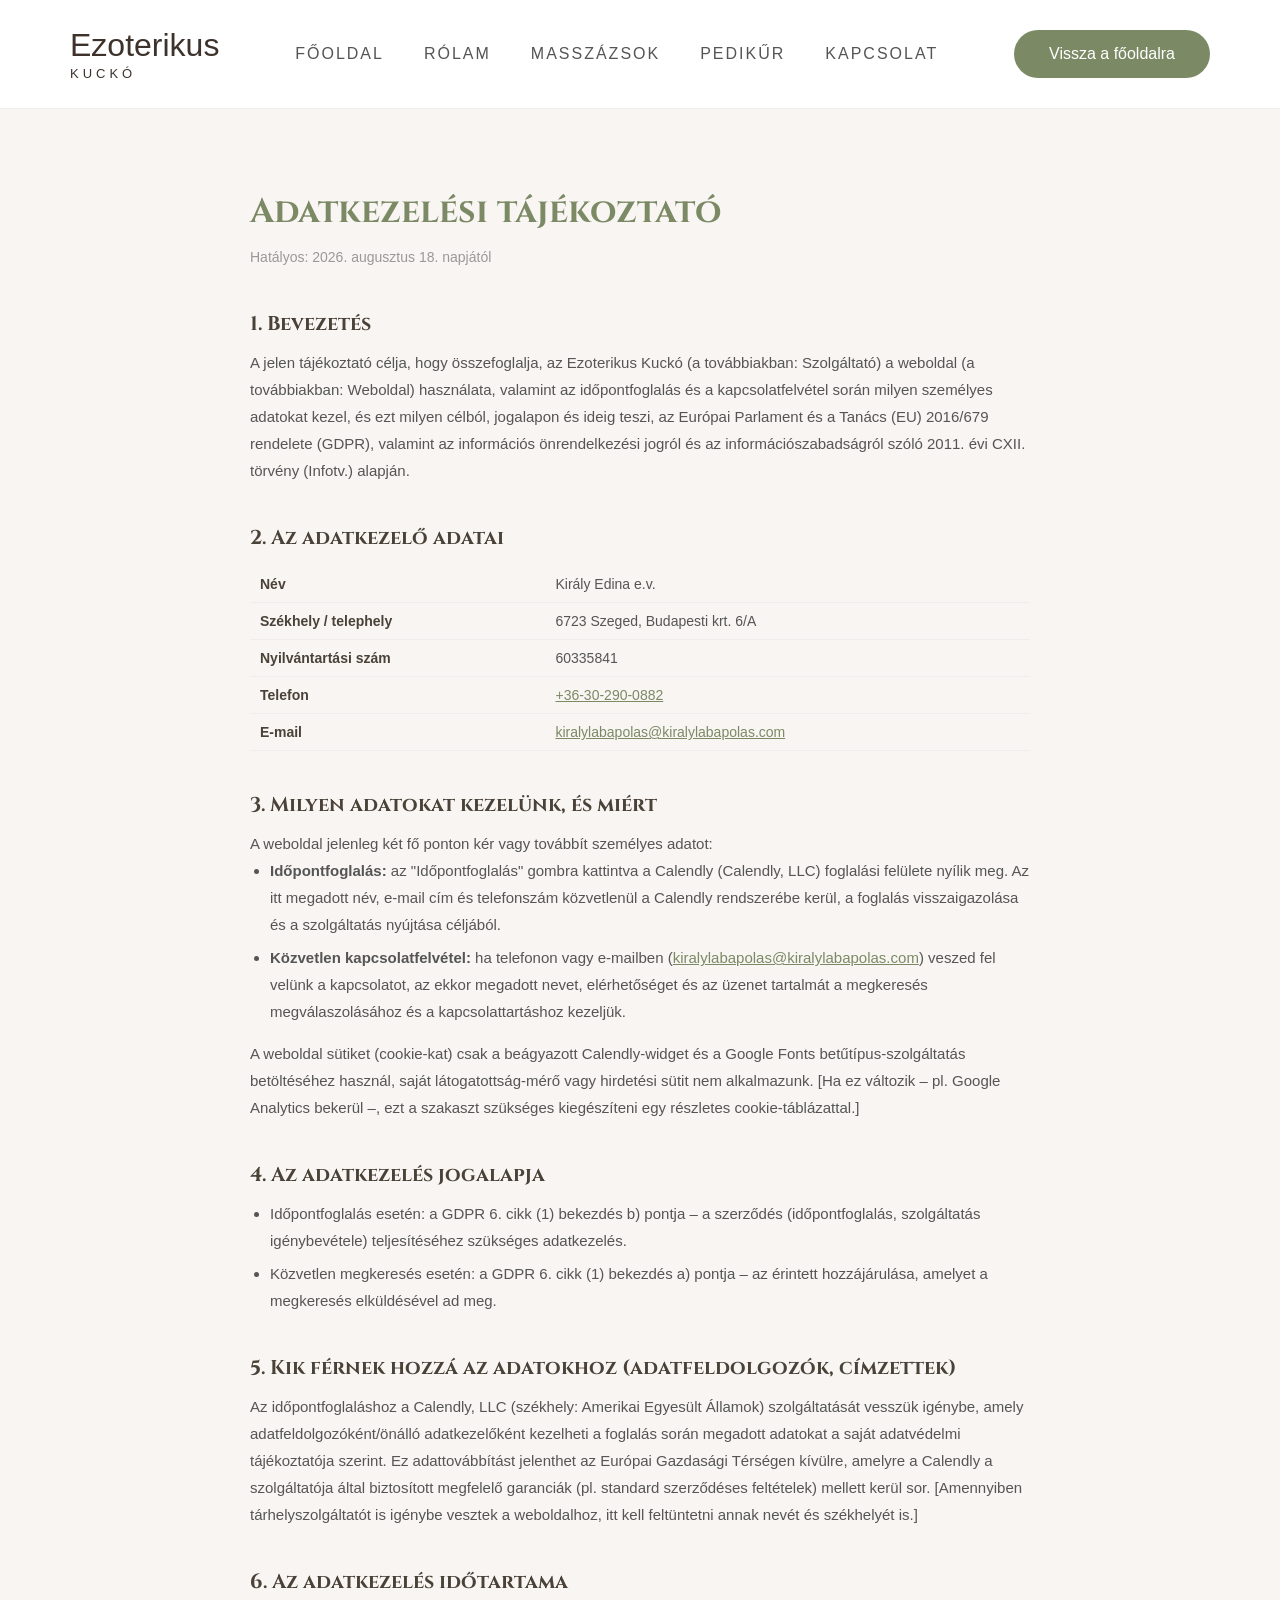
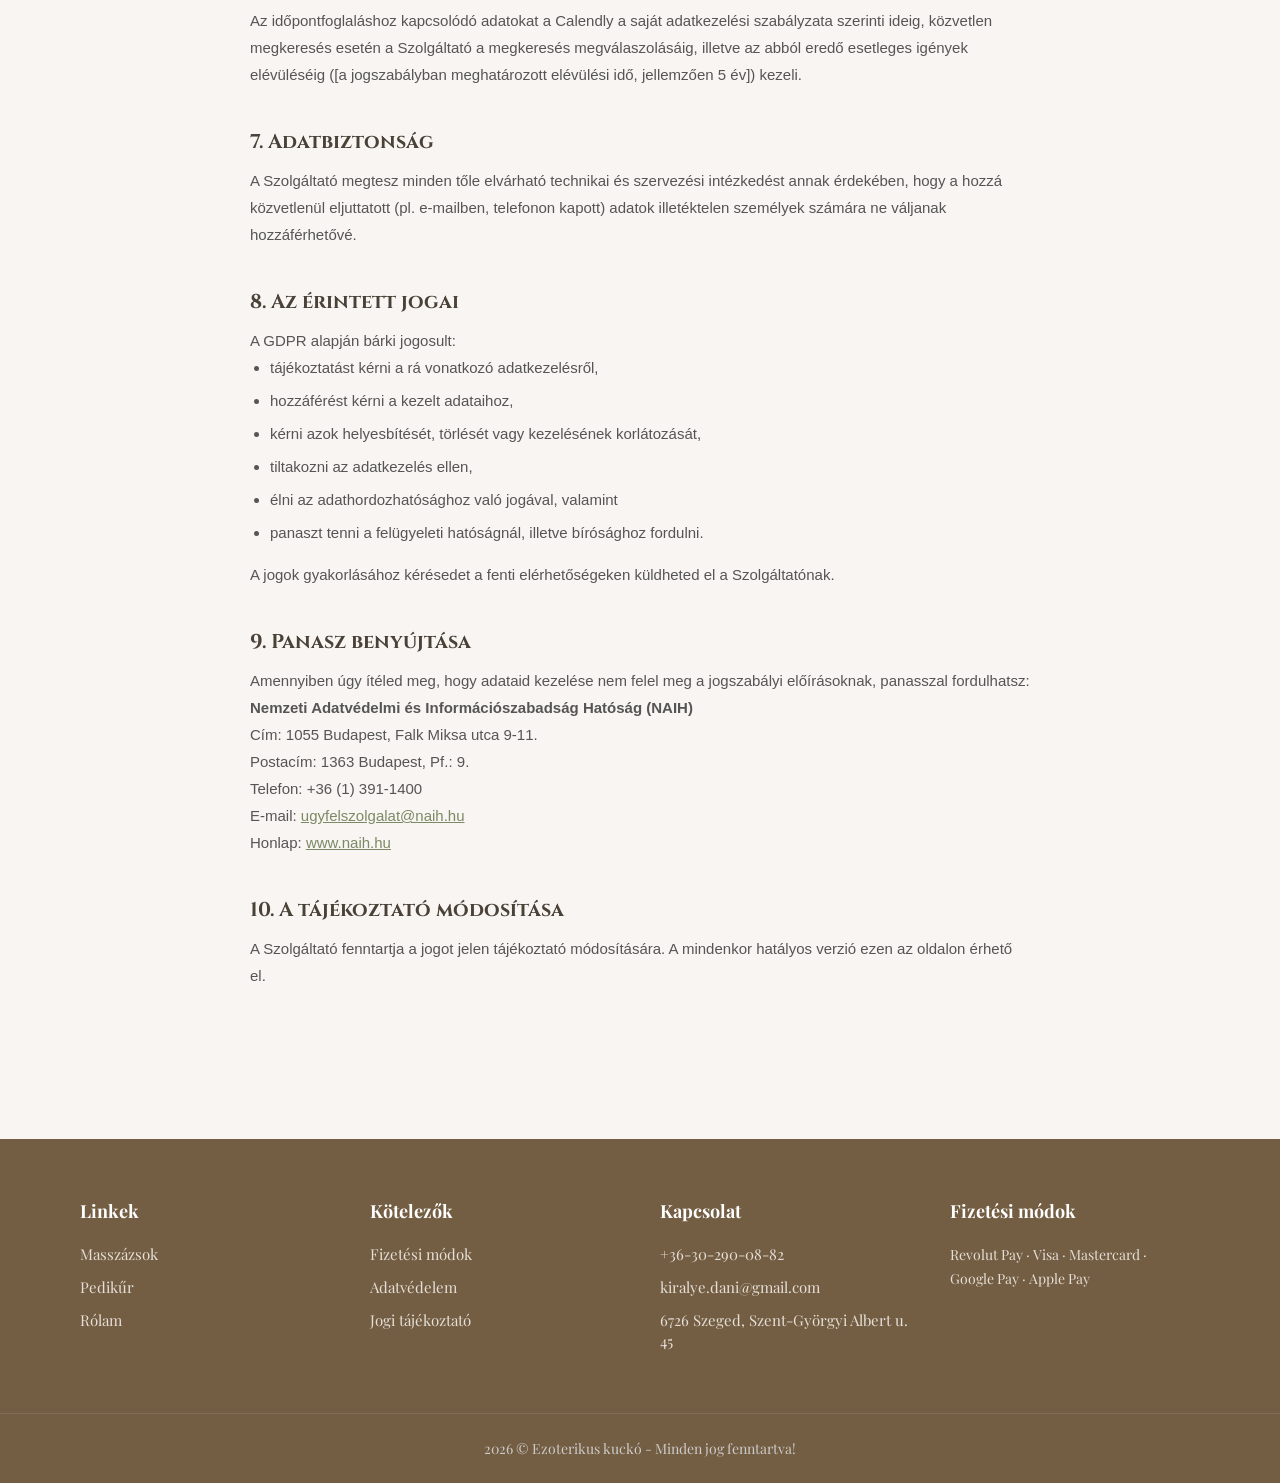
==== adatvedelem.html @ a92cfbbc "Add files via upload" ====
<!DOCTYPE html>
<html lang="hu">
<head>
    <meta charset="UTF-8">
    <meta name="viewport" content="width=device-width, initial-scale=1.0">

    <title>Adatvédelem | Ezoterikus kuckó</title>
    <link rel="icon" type="image/png" href="images/clean_logo.png?v=1">

    <link rel="stylesheet" href="massage.css">
    <script src="massage.js" defer></script>

    <link rel="preconnect" href="https://fonts.googleapis.com">
    <link rel="preconnect" href="https://fonts.gstatic.com" crossorigin>
    <link href="https://fonts.googleapis.com/css2?family=Cinzel:wght@400;500;600&family=Playfair+Display:wght@400;500;600;700&display=swap" rel="stylesheet">

</head>
<body>

    <!-- NAVBAR -->

    <header>
        <div class="container navbar" id="navbar">

            <a href="index.html" style="text-decoration:none;color:inherit;">
                <div class="logo">
                    <h1>Ezoterikus</h1>
                    <span>KUCKÓ</span>
                </div>
            </a>

            <nav id="mainNav">
                <ul>
                    <li><a href="index.html#navbar">Főoldal</a></li>
                    <li><a href="index.html#about">Rólam</a></li>
                    <li><a href="index.html#services">Masszázsok</a></li>
                    <li><a href="index.html#pedicure">Pedikűr</a></li>
                    <li><a href="index.html#contact">Kapcsolat</a></li>
                </ul>
            </nav>

            <a href="index.html" class="btn">Vissza a főoldalra</a>

            <button class="nav-toggle" id="navToggle" aria-label="Menü megnyitása" aria-expanded="false" aria-controls="mainNav">
                <span></span><span></span><span></span>
            </button>

        </div>
    </header>

    <!-- ADATVÉDELEM -->

    <main class="legal-page">

        <h1>Adatkezelési tájékoztató</h1>
        <p class="legal-updated">Hatályos: 2026. augusztus 18. napjától</p>

        <h2>1. Bevezetés</h2>
        <p>
            A jelen tájékoztató célja, hogy összefoglalja, az Ezoterikus Kuckó (a továbbiakban: Szolgáltató)
            a weboldal (a továbbiakban: Weboldal) használata, valamint az időpontfoglalás és a kapcsolatfelvétel
            során milyen személyes adatokat kezel, és ezt milyen célból, jogalapon és ideig teszi, az Európai
            Parlament és a Tanács (EU) 2016/679 rendelete (GDPR), valamint az információs önrendelkezési jogról
            és az információszabadságról szóló 2011. évi CXII. törvény (Infotv.) alapján.
        </p>

        <h2>2. Az adatkezelő adatai</h2>
        <table>
            <tr><th>Név</th><td>Király Edina e.v.</td></tr>
            <tr><th>Székhely / telephely</th><td>6723 Szeged, Budapesti krt. 6/A</td></tr>
            <tr><th>Nyilvántartási szám</th><td>60335841</td></tr>
            <tr><th>Telefon</th><td><a href="tel:+36302900882">+36-30-290-0882</a></td></tr>
            <tr><th>E-mail</th><td><a href="mailto:kiralye.dani@gmail.com">kiralylabapolas@kiralylabapolas.com</a></td></tr>
        </table>

        <h2>3. Milyen adatokat kezelünk, és miért</h2>
        <p>A weboldal jelenleg két fő ponton kér vagy továbbít személyes adatot:</p>
        <ul>
            <li><strong>Időpontfoglalás:</strong> az "Időpontfoglalás" gombra kattintva a Calendly (Calendly, LLC) foglalási felülete nyílik meg. Az itt megadott név, e-mail cím és telefonszám közvetlenül a Calendly rendszerébe kerül, a foglalás visszaigazolása és a szolgáltatás nyújtása céljából.</li>
            <li><strong>Közvetlen kapcsolatfelvétel:</strong> ha telefonon vagy e-mailben (<a href="mailto:kiralye.dani@gmail.com">kiralylabapolas@kiralylabapolas.com</a>) veszed fel velünk a kapcsolatot, az ekkor megadott nevet, elérhetőséget és az üzenet tartalmát a megkeresés megválaszolásához és a kapcsolattartáshoz kezeljük.</li>
        </ul>
        <p>A weboldal sütiket (cookie-kat) csak a beágyazott Calendly-widget és a Google Fonts betűtípus-szolgáltatás betöltéséhez használ, saját látogatottság-mérő vagy hirdetési sütit nem alkalmazunk. [Ha ez változik – pl. Google Analytics bekerül –, ezt a szakaszt szükséges kiegészíteni egy részletes cookie-táblázattal.]</p>

        <h2>4. Az adatkezelés jogalapja</h2>
        <ul>
            <li>Időpontfoglalás esetén: a GDPR 6. cikk (1) bekezdés b) pontja – a szerződés (időpontfoglalás, szolgáltatás igénybevétele) teljesítéséhez szükséges adatkezelés.</li>
            <li>Közvetlen megkeresés esetén: a GDPR 6. cikk (1) bekezdés a) pontja – az érintett hozzájárulása, amelyet a megkeresés elküldésével ad meg.</li>
        </ul>

        <h2>5. Kik férnek hozzá az adatokhoz (adatfeldolgozók, címzettek)</h2>
        <p>
            Az időpontfoglaláshoz a Calendly, LLC (székhely: Amerikai Egyesült Államok) szolgáltatását vesszük
            igénybe, amely adatfeldolgozóként/önálló adatkezelőként kezelheti a foglalás során megadott adatokat
            a saját adatvédelmi tájékoztatója szerint. Ez adattovábbítást jelenthet az Európai Gazdasági Térségen
            kívülre, amelyre a Calendly a szolgáltatója által biztosított megfelelő garanciák (pl. standard
            szerződéses feltételek) mellett kerül sor. [Amennyiben tárhelyszolgáltatót is igénybe vesztek a
            weboldalhoz, itt kell feltüntetni annak nevét és székhelyét is.]
        </p>

        <h2>6. Az adatkezelés időtartama</h2>
        <p>
            Az időpontfoglaláshoz kapcsolódó adatokat a Calendly a saját adatkezelési szabályzata szerinti ideig,
            közvetlen megkeresés esetén a Szolgáltató a megkeresés megválaszolásáig, illetve az abból eredő
            esetleges igények elévüléséig ([a jogszabályban meghatározott elévülési idő, jellemzően 5 év]) kezeli.
        </p>

        <h2>7. Adatbiztonság</h2>
        <p>
            A Szolgáltató megtesz minden tőle elvárható technikai és szervezési intézkedést annak érdekében, hogy
            a hozzá közvetlenül eljuttatott (pl. e-mailben, telefonon kapott) adatok illetéktelen személyek
            számára ne váljanak hozzáférhetővé.
        </p>

        <h2>8. Az érintett jogai</h2>
        <p>A GDPR alapján bárki jogosult:</p>
        <ul>
            <li>tájékoztatást kérni a rá vonatkozó adatkezelésről,</li>
            <li>hozzáférést kérni a kezelt adataihoz,</li>
            <li>kérni azok helyesbítését, törlését vagy kezelésének korlátozását,</li>
            <li>tiltakozni az adatkezelés ellen,</li>
            <li>élni az adathordozhatósághoz való jogával, valamint</li>
            <li>panaszt tenni a felügyeleti hatóságnál, illetve bírósághoz fordulni.</li>
        </ul>
        <p>A jogok gyakorlásához kérésedet a fenti elérhetőségeken küldheted el a Szolgáltatónak.</p>

        <h2>9. Panasz benyújtása</h2>
        <p>Amennyiben úgy ítéled meg, hogy adataid kezelése nem felel meg a jogszabályi előírásoknak, panasszal fordulhatsz:</p>
        <p>
            <strong>Nemzeti Adatvédelmi és Információszabadság Hatóság (NAIH)</strong><br>
            Cím: 1055 Budapest, Falk Miksa utca 9-11.<br>
            Postacím: 1363 Budapest, Pf.: 9.<br>
            Telefon: +36 (1) 391-1400<br>
            E-mail: <a href="mailto:ugyfelszolgalat@naih.hu">ugyfelszolgalat@naih.hu</a><br>
            Honlap: <a href="https://www.naih.hu/" target="_blank" rel="noopener">www.naih.hu</a>
        </p>

        <h2>10. A tájékoztató módosítása</h2>
        <p>
            A Szolgáltató fenntartja a jogot jelen tájékoztató módosítására. A mindenkor hatályos verzió ezen az
            oldalon érhető el.
        </p>

    </main>

    <!-- Contact -->

    <footer class="site-footer" id="contact">
    <div class="footer-container">
        <div class="footer-column">
            <h4>Linkek</h4>
            <ul>
                <li><a href="index.html#services">Masszázsok</a></li>
                <li><a href="index.html#pedicure">Pedikűr</a></li>
                <li><a href="index.html#about">Rólam</a></li>
            </ul>
        </div>

        <div class="footer-column">
            <h4>Kötelezők</h4>
            <ul>
                <li><a href="fizetesi-modok.html">Fizetési módok</a></li>
                <li><a href="adatvedelem.html">Adatvédelem</a></li>
                <li><a href="jogi-tajekoztato.html">Jogi tájékoztató</a></li>
            </ul>
        </div>

        <div class="footer-column">
            <h4>Kapcsolat</h4>
            <ul>
                <li><a href="tel:+36302900882">+36-30-290-08-82</a></li>
                <li><a href="mailto:kiralye.dani@gmail.com">kiralye.dani@gmail.com</a></li>
                <li><a href="https://maps.app.goo.gl/UxYSqCgDBpFyrCHb8" target="_blank">6726 Szeged, Szent-Györgyi Albert u. 45</a></li>
            </ul>
        </div>

        <div class="footer-column">
            <h4>Fizetési módok</h4>
            <div class="payment-box">
                <p class="payment-text">Revolut&nbsp;Pay · Visa · Mastercard · Google&nbsp;Pay · Apple&nbsp;Pay</p>
            </div>
        </div>
    </div>

    <div class="footer-bottom">
        <p>2026 © Ezoterikus kuckó - Minden jog fenntartva!</p>
    </div>
</footer>

</body>
</html>
---- massage.css ----
*{
    margin:0;
    padding:0;
    box-sizing:border-box;
}

html {
    scroll-behavior: smooth;
}

body{
    font-family:'Segoe UI',sans-serif;
    background:#f8f5f2;
    color:#3d332c;
}

/* NAVBAR */

header{
    background:white;
    padding:25px 70px;
    border-bottom:1px solid #eee;
}

.navbar{
    display:flex;
    justify-content:space-between;
    align-items:center;
}

.logo h1{
    font-size:32px;
    font-weight:300;
}

.logo span{
    letter-spacing:4px;
    font-size:13px;
}

nav ul{
    list-style:none;
    display:flex;
    justify-content:center;
    gap:40px;
    padding: 20px 0;
}

nav a{
    text-decoration:none;
    color: #555;
    font-size: 16px;
    letter-spacing: 2px;
    text-transform: uppercase;
    transition: color 0.3s;
}

nav a:hover{
    color:#7b8a65;
}

.btn{
    background:#7b8a65;
    color:white;
    text-decoration:none;
    padding:15px 35px;
    border-radius:50px;
    transition:.3s;
}

.btn:hover{
    background:#64724f;
}

/* Hamburger menü gomb (alapból rejtve, csak mobilon jelenik meg) */
.nav-toggle{
    display:none;
    flex-direction:column;
    justify-content:center;
    gap:6px;
    width:34px;
    height:34px;
    background:none;
    border:none;
    padding:0;
    cursor:pointer;
    flex-shrink:0;
}

.nav-toggle span{
    display:block;
    width:100%;
    height:2px;
    background:#3d332c;
    border-radius:2px;
    transition:.3s;
}

.nav-toggle.open span:nth-child(1){
    transform:translateY(8px) rotate(45deg);
}

.nav-toggle.open span:nth-child(2){
    opacity:0;
}

.nav-toggle.open span:nth-child(3){
    transform:translateY(-8px) rotate(-45deg);
}

/* HERO */

.hero{
    position:relative;
    display:flex;
    min-height:850px;
    background:#f8f5f2;
    overflow:hidden;
}

.hero-text{
    width:45%;
    padding:120px 100px;
    display:flex;
    flex-direction:column;
    justify-content:center;
    position:relative;
    z-index:2;
}

.hero-text h1{
    font-size:72px;
    line-height:1.15;
    font-weight:300;
    margin-bottom:35px;
}

.hero-text p{
    font-size:22px;
    line-height:1.8;
    margin-bottom:40px;
    max-width:550px;
}

.hero-image{
    position:absolute;
    top:0;
    right:0;
    width:65%;
    height:100%;
}

.hero-image img{
    width:100%;
    height:100%;
    object-fit:cover;
}

.hero::after{
    content:"";
    position:absolute;
    top:0;
    left:30%;
    width:40%;
    height:100%;

    background:linear-gradient(
        to right,
        #f8f5f2 0%,
        rgba(248,245,242,0.95) 20%,
        rgba(248,245,242,0.7) 45%,
        rgba(248,245,242,0.3) 70%,
        transparent 100%
    );

    z-index:1;
}

/* BENEFITS */

.benefits{
    display:grid;
    grid-template-columns:repeat(4,1fr);
    gap:40px;
    background:white;
    padding:70px;
}

.benefit{
    display:grid;
    grid-template-columns: auto 1fr;
    text-align: center;
    gap: 0px 20px;
    border-right: 1px solid gray;
}

.benefit:nth-child(4n) {
    border-right: none;
}

.benefit h3{
    color:#7b8a65;
    margin: 0 0 5px 0;
}

.benefit p{
    line-height:1.6;
    margin:0;
    color:#555;
}

.benefit-icons{
    grid-column: 1;
    grid-row: span 2;
    
    width: 50px;
    height: 50px;
    padding: 10px;
    box-sizing: content-box;
    border: 2px solid gray;
    border-radius: 50%;
}

/* ABOUT + REVIEWS */

.magazine-section {
    padding:120px 70px;
    background:
        linear-gradient(
            135deg,
            #f8f5f0 0%,
            #fdfcf9 50%,
            #f8f5f0 100%
        );
    position:relative;
}

.magazine-container {
    max-width:1300px;
    margin:auto;

    background:white;
    border-radius:35px;
    padding:60px;

    box-shadow:
        0 15px 40px rgba(0,0,0,.05),
        0 0 0 1px rgba(123,138,101,.08);

    display:flex;
    gap:50px;
}

.magazine-left {
    flex:0 0 32%;

    background:#fcfbf8;
    border-radius:25px;
    padding:35px;

    box-shadow:0 8px 25px rgba(0,0,0,.05);
}

.profile-avatar {
    width: 140px;
    height: 140px;
    margin: 0 auto 25px auto;
    border-radius: 50%;
    overflow: hidden;
    border: 4px solid #7b8a65;
    box-shadow: 0 8px 20px rgba(0,0,0,0.05);
}

.profile-avatar img {
    width: 100%;
    height: 100%;
    object-fit: cover;
}

.magazine-left h2, .magazine-right h2 {
    font-family: 'Cinzel', serif;
    text-transform: uppercase;
    letter-spacing: 3px;
    color: #7b8a65;
    font-size: 26px;
    margin-bottom: 20px;
}

.magazine-left h2 {
    text-align: center;
}

.magazine-left p {
    color: #666;
    line-height: 1.7;
    font-size: 15px;
    margin-bottom: 15px;
}

.magazine-left .highlight-text {
    font-size: 16px;
    font-weight: 500;
    color: #745e43;
    margin-bottom: 20px;
}

/* --- JOBB OLDAL: VÉLEMÉNYEK (A maradék 65% hely) --- */
.magazine-right {
    width: 65%;
    padding-left: 10px;
}

.magazine-right h2 {
    margin-bottom: 30px;
}

.review-item {
    background:white;
    border-radius:20px;
    padding:25px;
    margin-bottom:20px;
    box-shadow:0 6px 18px rgba(0,0,0,.05);
    border-left:4px solid #7b8a65;
    transition:.3s;
}

.review-item:last-child {
    margin-bottom: 0;
    padding-bottom: 0;
    border-bottom: none;
}

.review-quote {
    font-style: italic;
    color: #555;
    font-size: 15px;
    line-height: 1.7;
}

.review-user {
    color: #745e43;
    font-weight: 600;
    font-size: 14px;
    margin-top: 8px;
}

.review-item:hover{
    transform:translateY(-5px);
}

/* --- MOBIL NÉZET --- */
@media (max-width: 850px) {
    .magazine-container {
        flex-direction: column;
        gap: 30px;
    }
    .magazine-left, .magazine-right {
        width: 100% !important;
        float: none !important;
        padding: 0;
    }
    .magazine-right {
        padding-left: 0;
    }
    .magazine-left {
        border-right: none;
        border-bottom: 1px solid #e5dfd8;
        padding-bottom: 30px;
        margin-bottom: 0;
    }
}

/* SERVICES */

.divider{
    display:block;
    width: 300px;
    height: auto;
    margin-top: 0px;
    margin-bottom: 40px;
    margin-left: auto;
    margin-right: auto;
}

.services{
    padding:100px 70px;
}

.services h2{
    font-family: 'Cinzel', 'Playfair Display', 'Georgia', serif;
    text-transform: uppercase;
    letter-spacing: 6px;
    color: #7b8a65;
    text-align:center;
    font-size:35px;
    font-weight:400px;
    margin-bottom:5px;
}

.service-grid{
    display:grid;
    grid-template-columns:repeat(5,1fr);
    gap:30px;
    align-items:start;
}

.card{
    background:white;
    border-radius:20px;
    overflow:hidden;
    box-shadow:0 10px 25px rgba(0,0,0,0.08);
    transition:.3s;
    
    display: flex;
    flex-direction: column;
    min-height: 480px;
}

.card:hover{
    transform:translateY(-8px);
}

.card img{
    width:100%;
    height:240px;
    object-fit:cover;
}

.card-content{
    padding: 25px;
    display:flex;
    flex-direction:column;
    flex-grow: 1;
}

.card-content h3{
    margin-bottom:15px;
}

.card-content p{
    color:#666;
}

.card-footer{
    display:flex;
    flex-wrap:wrap;
    justify-content:space-between;
    align-items:center;
    gap:10px;
    margin-top: auto;
    padding-top: 15px;
}

.price{
    font-size:22px;
    font-weight:700;
    color:#7b8a65;
    white-space:nowrap;
}

.info-box{
    display: none;
    margin-top: 15px;
    padding: 15px;
    background-color: #f9fbf7;
    border-radius: 10px;
    border-left: 3px solid #7b8a65;
    font-size: 0.9em;
    color: #555;
}

.info-box.open {
    display: block !important;
}

.info-btn{
    display: inline-flex;
    align-items: center;
    gap: 8px;
    background:#7b8a65;
    color:white;
    text-decoration:none;
    padding:10px 25px;
    border-radius:50px;
    transition:.3s;
    border:none;
    cursor:pointer;
}

.info-btn::after{
    content: "▼";
    font-size: 0.8em;
    display:inline-block;
    margin-left: 8px;
}

.info-btn.open::after{
    content: "▲";
}

/* ÁTMENET: Masszázs -> Pedikűr (vizuális elválasztó) */

.section-transition{
    position:relative;
    height:130px;
    background:linear-gradient(120deg,#7b8a65 0%,#a68a6e 50%,#c98a73 100%);
    display:flex;
    align-items:center;
    justify-content:center;
    overflow:hidden;
    clip-path:polygon(0 20%, 100% 0%, 100% 80%, 0% 100%);
    margin:-40px 0 -20px 0;
}

.transition-content{
    display:flex;
    align-items:center;
    gap:25px;
    padding:0 20px;
}

.transition-line{
    width:60px;
    height:1px;
    background:rgba(255,255,255,.65);
}

.transition-label{
    font-family:'Cinzel', serif;
    text-transform:uppercase;
    letter-spacing:4px;
    color:#fff;
    font-size:20px;
    white-space:nowrap;
    text-align:center;
}

/* PEDIKŰR szekció - saját (rózsaszín-terrakotta) akcentszínnel elkülönítve */

.pedicure-section{
    background:#fbf5f2;
}

.pedicure-section h2{
    color:#c98a73;
}

.section-intro{
    max-width:600px;
    margin:0 auto 45px auto;
    text-align:center;
    color:#7a6a61;
    line-height:1.7;
}

.pedicure-grid{
    grid-template-columns:repeat(4,1fr);
}

.pedicure-card{
    min-height:auto;
}

.pedicure-card-visual{
    height:110px;
    background:linear-gradient(135deg,#e7c9bb 0%,#c98a73 100%);
    display:flex;
    align-items:center;
    justify-content:center;
}

.pedicure-icon{
    font-family:'Cinzel', serif;
    font-size:34px;
    color:#fff;
}

.pedicure-card .price{
    color:#c98a73;
}

.pedicure-card .info-btn{
    background:#c98a73;
}

.pedicure-card .info-btn:hover{
    background:#b06f59;
}

.pedicure-card .info-box{
    border-left-color:#c98a73;
}

/* JOGI OLDALAK (Adatvédelem, Jogi tájékoztató) */

.legal-page{
    max-width:820px;
    margin:0 auto;
    padding:80px 20px 100px 20px;
}

.legal-page h1{
    font-family:'Cinzel', serif;
    color:#7b8a65;
    font-size:34px;
    margin-bottom:10px;
}

.legal-page .legal-updated{
    color:#999;
    font-size:14px;
    margin-bottom:40px;
}

.legal-page h2{
    font-family:'Cinzel', serif;
    font-size:20px;
    color:#4a4238;
    margin:40px 0 12px 0;
}

.legal-page p,
.legal-page li{
    color:#555;
    line-height:1.8;
    font-size:15px;
}

.legal-page ul{
    margin:0 0 15px 20px;
}

.legal-page li{
    margin-bottom:6px;
}

.legal-page table{
    width:100%;
    border-collapse:collapse;
    margin:15px 0 25px 0;
    font-size:14px;
}

.legal-page th,
.legal-page td{
    text-align:left;
    padding:10px;
    border-bottom:1px solid #eee;
    color:#555;
}

.legal-page th{
    color:#4a4238;
}

.legal-note{
    background:#f9fbf7;
    border-left:3px solid #7b8a65;
    padding:15px 20px;
    border-radius:10px;
    margin:30px 0;
    font-size:14px;
    color:#555;
}

.legal-page a{
    color:#7b8a65;
}

/* Contact */

.site-footer {
    background-color: #745e43;
    color: #ffffff;
    font-family: 'Playfair Display', 'Georgia', serif;
    padding: 60px 0 20px 0;
    margin-top: 50px;
}

/* A 4 oszlopos rács */
.footer-container {
    max-width: 1200px;
    margin: 0 auto;
    padding: 0 40px;
    display: grid;
    grid-template-columns: repeat(4, 1fr);
    gap: 40px;
}

.footer-column h4 {
    font-size: 18px;
    font-weight: 700;
    margin-bottom: 20px;
    color: #ffffff;
    text-transform: none;
}

.footer-column ul {
    list-style: none;
    padding: 0;
    margin: 0;
}

.footer-column li {
    margin-bottom: 12px;
}

/* Linkek kinézete */
.footer-column a {
    color: #e5dfd8;
    text-decoration: none;
    font-size: 15px;
    transition: 0.3s;
}

.footer-column a:hover {
    color: #ffffff;
    text-decoration: underline;
}

.payment-img {
    max-width: 180px;
    height: auto;
    border-radius: 5px;
}

.payment-text {
    font-size: 14px;
    line-height: 1.7;
    color: #e5dfd8;
}

.footer-bottom {
    margin-top: 50px;
    padding-top: 20px;
    border-top: 1px solid rgba(255, 255, 255, 0.1);
    text-align: center;
    font-size: 14px;
    color: #ccc;
}

.footer-bottom p {
    margin: 5px 0;
}

.designer-link {
    color: #ccc;
    text-decoration: underline;
}

.designer-link:hover {
    color: #ffffff;
}


/*-----------------------MOBILE---------------------------*/

/* JAVÍTÁS: 5 oszlop csak elég széles képernyőn fér el kényelmesen (ár + gomb
   kilógás nélkül) - keskenyebb (de még nem tablet-méretű) ablaknál fokozatosan
   kevesebb oszlopra váltunk, hogy 1100px felett se törjön ki semmi a kártyából */
@media (max-width:1500px) and (min-width:1301px){
    .service-grid{
        grid-template-columns:repeat(4,1fr);
    }
}

@media (max-width:1300px) and (min-width:1101px){
    .service-grid{
        grid-template-columns:repeat(3,1fr);
    }
}

@media(max-width:1100px){

    /* JAVÍTÁS: 700-1100px között a navigáció belelógott a logóba / a gombba -
       a hamburger menüt már ennél a töréspontnál aktiváljuk */
    .navbar{
        position:relative;
        flex-wrap:wrap;
    }

    .nav-toggle{
        display:flex;
    }

    nav{
        display:block;
        position:absolute;
        top:100%;
        left:0;
        width:100%;
        background:white;
        max-height:0;
        overflow:hidden;
        transition:max-height .35s ease;
        box-shadow:0 15px 25px rgba(0,0,0,.08);
        z-index:50;
    }

    nav.open{
        max-height:400px;
    }

    nav ul{
        flex-direction:column;
        align-items:center;
        gap:20px;
        padding:25px 0;
    }

    .hero{
        flex-direction:column;
        min-height:auto;
    }

    .hero-text,
    .hero-image{
        width:100%;
    }

    .hero-text{
        padding:60px 30px;
    }

    .hero-text h1{
        font-size:48px;
    }

    /* JAVÍTÁS: a kép absolute pozíciója korábban ráfeküdt a szövegre mobilon/tableten -
       most a normál dokumentumfolyamba kerül a szöveg alá */
    .hero-image{
        position:relative;
        top:auto;
        right:auto;
        height:340px;
    }

    .hero::after{
        display:none;
    }

    .benefits{
        grid-template-columns:repeat(2,1fr);
    }

    /* JAVÍTÁS: 2 oszlopos nézetben a jobb szélen lévő elemeken (2., 4.) nem kell border-right */
    .benefit{
        border-right:1px solid gray;
    }

    .benefit:nth-child(2n){
        border-right:none;
    }

    .service-grid{
        grid-template-columns:repeat(2,1fr);
    }

    /* JAVÍTÁS: a szekciók eredeti 70px oldalpárnázása túl sok helyet vett el kisebb
       képernyőn, emiatt a kártyák tartalma (pl. ár + gomb) túllógott a kártya szélén */
    .magazine-section,
    .services{
        padding:80px 40px;
    }

    .footer-container{
        grid-template-columns:repeat(2,1fr);
    }

    .section-transition{
        height:110px;
    }

    .transition-label{
        font-size:16px;
        letter-spacing:2px;
    }

    .transition-line{
        width:35px;
    }

}

@media(max-width:700px){

    .hero-text h1{
        font-size:38px;
    }

    .hero-image{
        height:240px;
    }

    .benefits{
        grid-template-columns:1fr;
    }

    /* JAVÍTÁS: 1 oszlopos nézetben a felesleges függőleges vonalak helyett vízszintes elválasztó */
    .benefit{
        border-right:none;
        border-bottom:1px solid #e5e0d8;
        padding-bottom:25px;
        margin-bottom:5px;
    }

    .benefit:last-child{
        border-bottom:none;
        padding-bottom:0;
        margin-bottom:0;
    }

    .service-grid{
        grid-template-columns:1fr;
    }

    /* JAVÍTÁS: keskeny mobilon a szekció-párnázás és a kártya-tartalom is szűkebb legyen */
    .magazine-section,
    .services{
        padding:60px 20px;
    }

    .card-content{
        padding:20px;
    }

    .footer-container{
        grid-template-columns:1fr;
    }

    .section-transition{
        clip-path:polygon(0 10%, 100% 0%, 100% 90%, 0% 100%);
    }

    .transition-label{
        font-size:14px;
        letter-spacing:1.5px;
    }

}
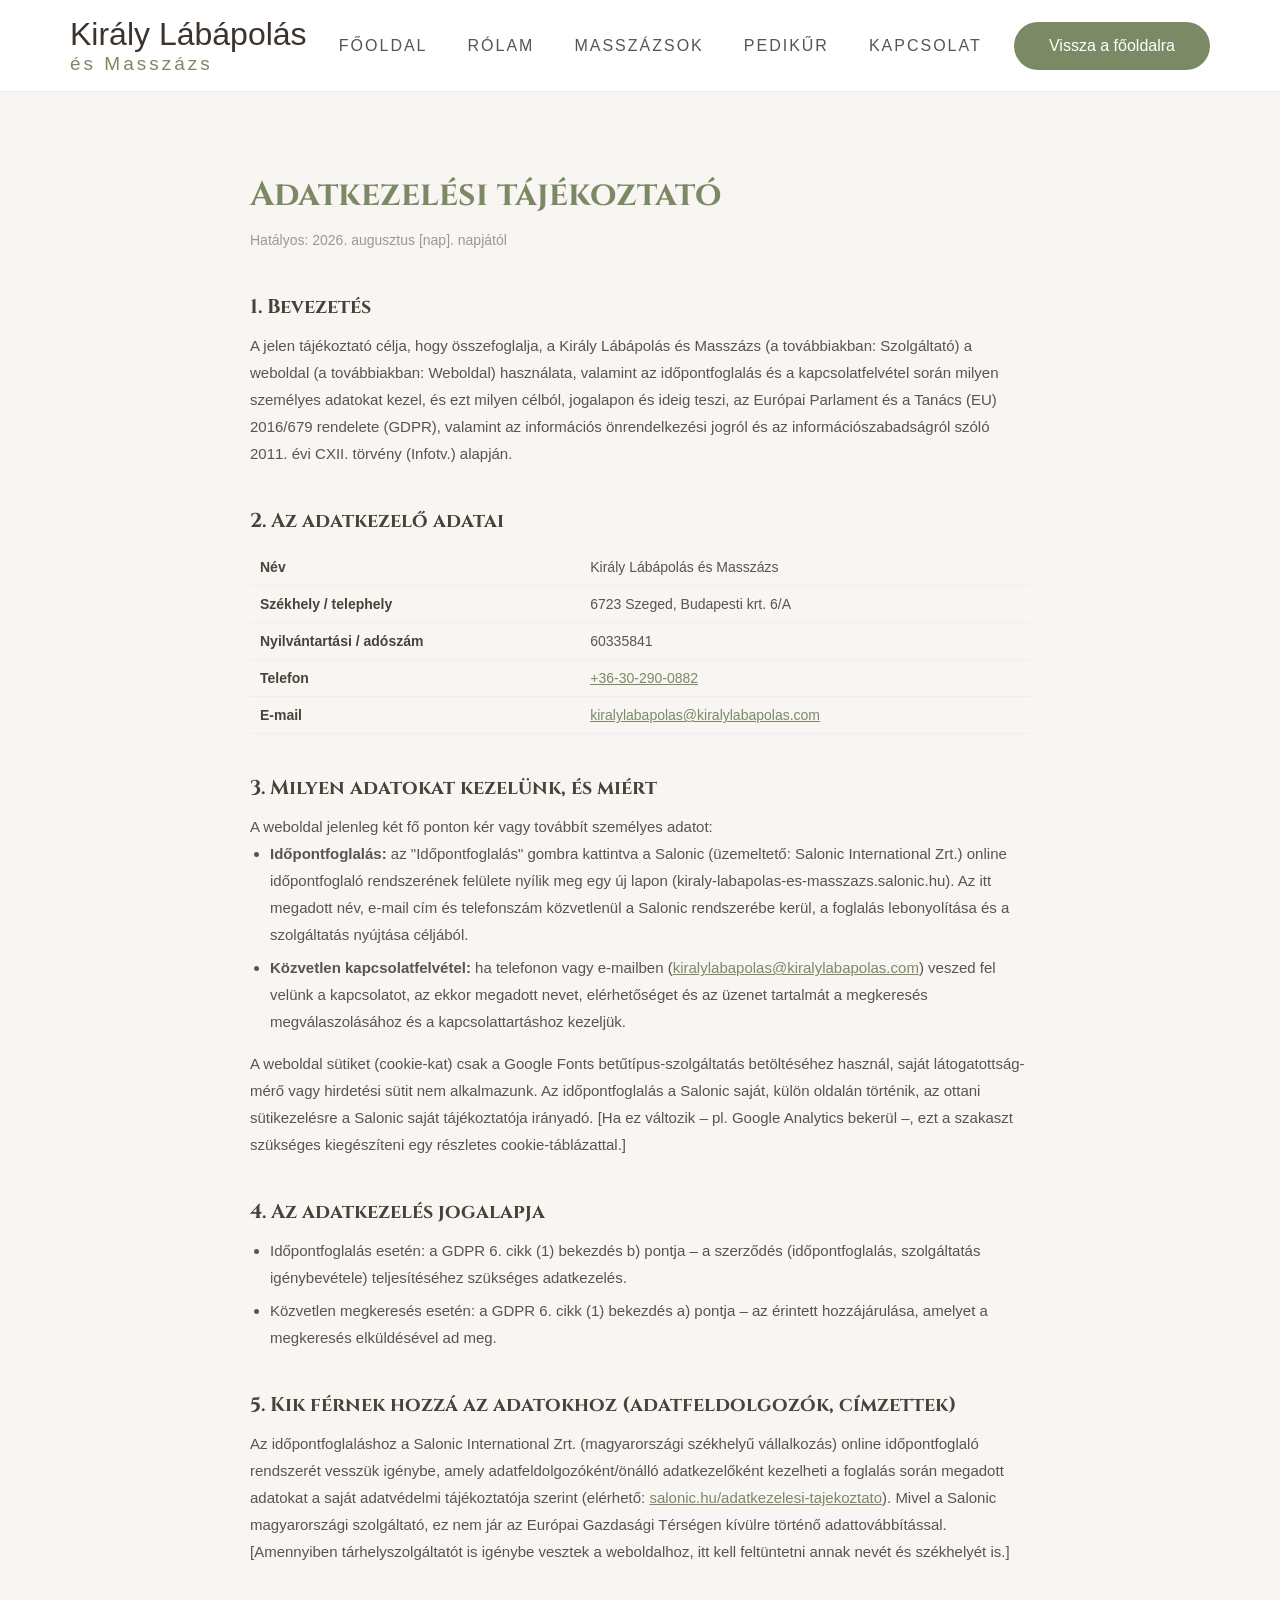
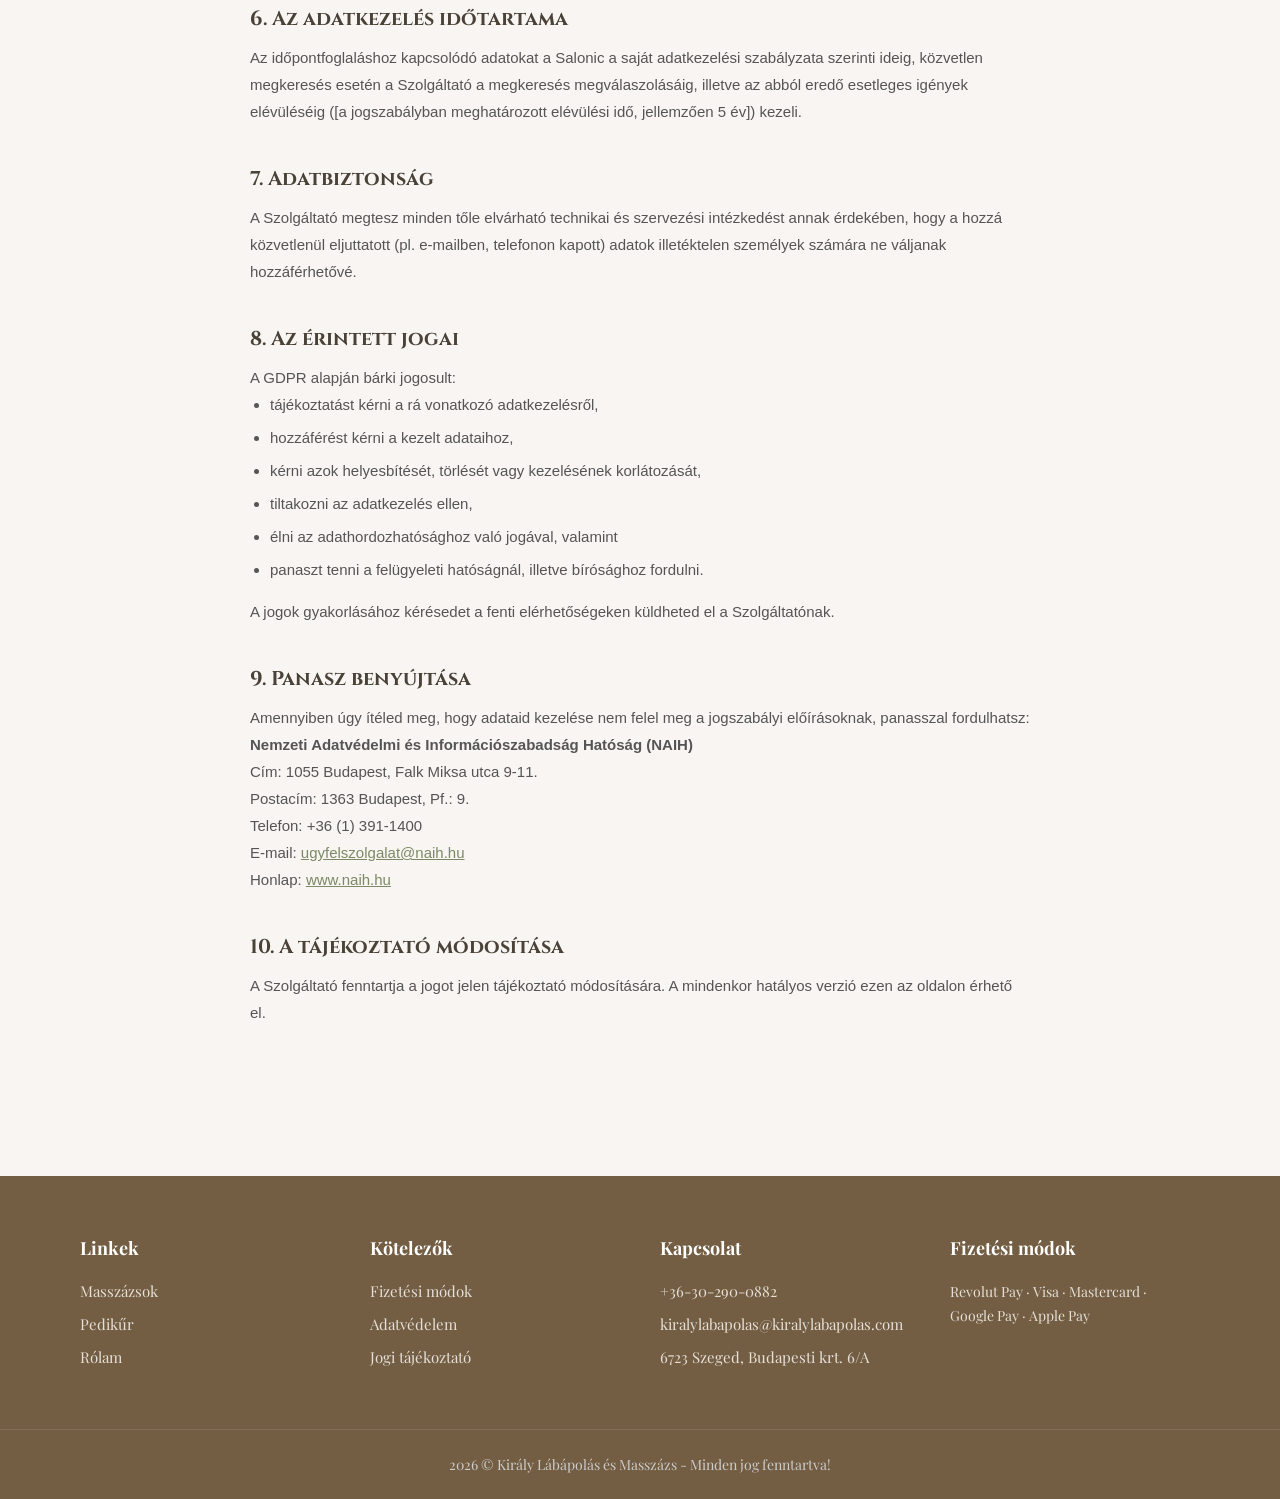
==== commit fceaa2a1: "Add files via upload" ====
--- a/adatvedelem.html
+++ b/adatvedelem.html
@@ -4,8 +4,8 @@
     <meta charset="UTF-8">
     <meta name="viewport" content="width=device-width, initial-scale=1.0">
 
-    <title>Adatvédelem | Ezoterikus kuckó</title>
-    <link rel="icon" type="image/png" href="images/clean_logo.png?v=1">
+    <title>Adatvédelem | Király Lábápolás és Masszázs</title>
+    <link rel="icon" type="image/png" href="images/kiraly-favicon.png?v=1">
 
     <link rel="stylesheet" href="massage.css">
     <script src="massage.js" defer></script>
@@ -24,8 +24,8 @@
 
             <a href="index.html" style="text-decoration:none;color:inherit;">
                 <div class="logo">
-                    <h1>Ezoterikus</h1>
-                    <span>KUCKÓ</span>
+                    <h1>Király Lábápolás</h1>
+                    <span>és Masszázs</span>
                 </div>
             </a>
 
@@ -53,11 +53,11 @@
     <main class="legal-page">
 
         <h1>Adatkezelési tájékoztató</h1>
-        <p class="legal-updated">Hatályos: 2026. augusztus 18. napjától</p>
+        <p class="legal-updated">Hatályos: 2026. augusztus [nap]. napjától</p>
 
         <h2>1. Bevezetés</h2>
         <p>
-            A jelen tájékoztató célja, hogy összefoglalja, az Ezoterikus Kuckó (a továbbiakban: Szolgáltató)
+            A jelen tájékoztató célja, hogy összefoglalja, a Király Lábápolás és Masszázs (a továbbiakban: Szolgáltató)
             a weboldal (a továbbiakban: Weboldal) használata, valamint az időpontfoglalás és a kapcsolatfelvétel
             során milyen személyes adatokat kezel, és ezt milyen célból, jogalapon és ideig teszi, az Európai
             Parlament és a Tanács (EU) 2016/679 rendelete (GDPR), valamint az információs önrendelkezési jogról
@@ -66,20 +66,20 @@
 
         <h2>2. Az adatkezelő adatai</h2>
         <table>
-            <tr><th>Név</th><td>Király Edina e.v.</td></tr>
+            <tr><th>Név</th><td>Király Lábápolás és Masszázs</td></tr>
             <tr><th>Székhely / telephely</th><td>6723 Szeged, Budapesti krt. 6/A</td></tr>
-            <tr><th>Nyilvántartási szám</th><td>60335841</td></tr>
+            <tr><th>Nyilvántartási / adószám</th><td>60335841</td></tr>
             <tr><th>Telefon</th><td><a href="tel:+36302900882">+36-30-290-0882</a></td></tr>
-            <tr><th>E-mail</th><td><a href="mailto:kiralye.dani@gmail.com">kiralylabapolas@kiralylabapolas.com</a></td></tr>
+            <tr><th>E-mail</th><td><a href="mailto:kiralylabapolas@kiralylabapolas.com">kiralylabapolas@kiralylabapolas.com</a></td></tr>
         </table>
 
         <h2>3. Milyen adatokat kezelünk, és miért</h2>
         <p>A weboldal jelenleg két fő ponton kér vagy továbbít személyes adatot:</p>
         <ul>
-            <li><strong>Időpontfoglalás:</strong> az "Időpontfoglalás" gombra kattintva a Calendly (Calendly, LLC) foglalási felülete nyílik meg. Az itt megadott név, e-mail cím és telefonszám közvetlenül a Calendly rendszerébe kerül, a foglalás visszaigazolása és a szolgáltatás nyújtása céljából.</li>
-            <li><strong>Közvetlen kapcsolatfelvétel:</strong> ha telefonon vagy e-mailben (<a href="mailto:kiralye.dani@gmail.com">kiralylabapolas@kiralylabapolas.com</a>) veszed fel velünk a kapcsolatot, az ekkor megadott nevet, elérhetőséget és az üzenet tartalmát a megkeresés megválaszolásához és a kapcsolattartáshoz kezeljük.</li>
+            <li><strong>Időpontfoglalás:</strong> az "Időpontfoglalás" gombra kattintva a Salonic (üzemeltető: Salonic International Zrt.) online időpontfoglaló rendszerének felülete nyílik meg egy új lapon (kiraly-labapolas-es-masszazs.salonic.hu). Az itt megadott név, e-mail cím és telefonszám közvetlenül a Salonic rendszerébe kerül, a foglalás lebonyolítása és a szolgáltatás nyújtása céljából.</li>
+            <li><strong>Közvetlen kapcsolatfelvétel:</strong> ha telefonon vagy e-mailben (<a href="mailto:kiralylabapolas@kiralylabapolas.com">kiralylabapolas@kiralylabapolas.com</a>) veszed fel velünk a kapcsolatot, az ekkor megadott nevet, elérhetőséget és az üzenet tartalmát a megkeresés megválaszolásához és a kapcsolattartáshoz kezeljük.</li>
         </ul>
-        <p>A weboldal sütiket (cookie-kat) csak a beágyazott Calendly-widget és a Google Fonts betűtípus-szolgáltatás betöltéséhez használ, saját látogatottság-mérő vagy hirdetési sütit nem alkalmazunk. [Ha ez változik – pl. Google Analytics bekerül –, ezt a szakaszt szükséges kiegészíteni egy részletes cookie-táblázattal.]</p>
+        <p>A weboldal sütiket (cookie-kat) csak a Google Fonts betűtípus-szolgáltatás betöltéséhez használ, saját látogatottság-mérő vagy hirdetési sütit nem alkalmazunk. Az időpontfoglalás a Salonic saját, külön oldalán történik, az ottani sütikezelésre a Salonic saját tájékoztatója irányadó. [Ha ez változik – pl. Google Analytics bekerül –, ezt a szakaszt szükséges kiegészíteni egy részletes cookie-táblázattal.]</p>
 
         <h2>4. Az adatkezelés jogalapja</h2>
         <ul>
@@ -89,17 +89,18 @@
 
         <h2>5. Kik férnek hozzá az adatokhoz (adatfeldolgozók, címzettek)</h2>
         <p>
-            Az időpontfoglaláshoz a Calendly, LLC (székhely: Amerikai Egyesült Államok) szolgáltatását vesszük
-            igénybe, amely adatfeldolgozóként/önálló adatkezelőként kezelheti a foglalás során megadott adatokat
-            a saját adatvédelmi tájékoztatója szerint. Ez adattovábbítást jelenthet az Európai Gazdasági Térségen
-            kívülre, amelyre a Calendly a szolgáltatója által biztosított megfelelő garanciák (pl. standard
-            szerződéses feltételek) mellett kerül sor. [Amennyiben tárhelyszolgáltatót is igénybe vesztek a
-            weboldalhoz, itt kell feltüntetni annak nevét és székhelyét is.]
+            Az időpontfoglaláshoz a Salonic International Zrt. (magyarországi székhelyű vállalkozás) online
+            időpontfoglaló rendszerét vesszük igénybe, amely adatfeldolgozóként/önálló adatkezelőként kezelheti a
+            foglalás során megadott adatokat a saját adatvédelmi tájékoztatója szerint (elérhető:
+            <a href="https://www.salonic.hu/adatkezelesi-tajekoztato" target="_blank" rel="noopener">salonic.hu/adatkezelesi-tajekoztato</a>).
+            Mivel a Salonic magyarországi szolgáltató, ez nem jár az Európai Gazdasági Térségen kívülre történő
+            adattovábbítással. [Amennyiben tárhelyszolgáltatót is igénybe vesztek a weboldalhoz, itt kell
+            feltüntetni annak nevét és székhelyét is.]
         </p>
 
         <h2>6. Az adatkezelés időtartama</h2>
         <p>
-            Az időpontfoglaláshoz kapcsolódó adatokat a Calendly a saját adatkezelési szabályzata szerinti ideig,
+            Az időpontfoglaláshoz kapcsolódó adatokat a Salonic a saját adatkezelési szabályzata szerinti ideig,
             közvetlen megkeresés esetén a Szolgáltató a megkeresés megválaszolásáig, illetve az abból eredő
             esetleges igények elévüléséig ([a jogszabályban meghatározott elévülési idő, jellemzően 5 év]) kezeli.
         </p>
@@ -167,9 +168,9 @@
         <div class="footer-column">
             <h4>Kapcsolat</h4>
             <ul>
-                <li><a href="tel:+36302900882">+36-30-290-08-82</a></li>
-                <li><a href="mailto:kiralye.dani@gmail.com">kiralye.dani@gmail.com</a></li>
-                <li><a href="https://maps.app.goo.gl/UxYSqCgDBpFyrCHb8" target="_blank">6726 Szeged, Szent-Györgyi Albert u. 45</a></li>
+                <li><a href="tel:+36302900882">+36-30-290-0882</a></li>
+                <li><a href="mailto:kiralylabapolas@kiralylabapolas.com">kiralylabapolas@kiralylabapolas.com</a></li>
+                <li><a href="https://www.google.com/maps/search/?api=1&amp;query=6723+Szeged%2C+Budapesti+krt.+6%2FA" target="_blank">6723 Szeged, Budapesti krt. 6/A</a></li>
             </ul>
         </div>
 
@@ -182,7 +183,7 @@
     </div>
 
     <div class="footer-bottom">
-        <p>2026 © Ezoterikus kuckó - Minden jog fenntartva!</p>
+        <p>2026 © Király Lábápolás és Masszázs - Minden jog fenntartva!</p>
     </div>
 </footer>
 
--- a/massage.css
+++ b/massage.css
@@ -18,7 +18,7 @@
 
 header{
     background:white;
-    padding:25px 70px;
+    padding:16px 70px;
     border-bottom:1px solid #eee;
 }
 
@@ -26,16 +26,25 @@
     display:flex;
     justify-content:space-between;
     align-items:center;
+}
+
+.logo{
+    display:flex;
+    flex-direction:column;
+    justify-content:center;
 }
 
 .logo h1{
     font-size:32px;
     font-weight:300;
+    white-space:nowrap;
 }
 
 .logo span{
-    letter-spacing:4px;
-    font-size:13px;
+    letter-spacing:3px;
+    font-size:19px;
+    font-weight:500;
+    color:#7b8a65;
 }
 
 nav ul{
@@ -298,10 +307,25 @@
 }
 
 .magazine-left .highlight-text {
-    font-size: 16px;
-    font-weight: 500;
-    color: #745e43;
-    margin-bottom: 20px;
+    font-family:'Playfair Display', serif;
+    font-style: italic;
+    font-size: 19px;
+    font-weight: 600;
+    line-height: 1.5;
+    color: #7b8a65;
+    text-align: center;
+    margin: 0 0 25px 0;
+}
+
+.magazine-left .highlight-text::before{
+    content:"\201C";
+    display:block;
+    font-family:'Playfair Display', serif;
+    font-style:normal;
+    font-size:56px;
+    line-height:.6;
+    color:#d8cdb8;
+    margin-bottom:6px;
 }
 
 /* --- JOBB OLDAL: VÉLEMÉNYEK (A maradék 65% hely) --- */
@@ -314,20 +338,37 @@
     margin-bottom: 30px;
 }
 
+.reviews-scroll{
+    display:flex;
+    flex-direction:column;
+    gap:20px;
+    max-height:360px;
+    overflow-y:auto;
+    scroll-snap-type:y proximity;
+    scroll-behavior:smooth;
+    padding:2px 14px 2px 2px;
+    scrollbar-width:thin;
+    scrollbar-color:#c7cdb8 transparent;
+}
+
+.reviews-scroll::-webkit-scrollbar{
+    width:6px;
+}
+
+.reviews-scroll::-webkit-scrollbar-thumb{
+    background:#c7cdb8;
+    border-radius:10px;
+}
+
 .review-item {
     background:white;
     border-radius:20px;
     padding:25px;
-    margin-bottom:20px;
     box-shadow:0 6px 18px rgba(0,0,0,.05);
     border-left:4px solid #7b8a65;
     transition:.3s;
-}
-
-.review-item:last-child {
-    margin-bottom: 0;
-    padding-bottom: 0;
-    border-bottom: none;
+    flex-shrink:0;
+    scroll-snap-align:start;
 }
 
 .review-quote {
@@ -525,6 +566,12 @@
     background:rgba(255,255,255,.65);
 }
 
+.transition-icon{
+    height:34px;
+    width:auto;
+    opacity:.9;
+}
+
 .transition-label{
     font-family:'Cinzel', serif;
     text-transform:uppercase;
@@ -770,10 +817,15 @@
     }
 }
 
-@media(max-width:1100px){
-
-    /* JAVÍTÁS: 700-1100px között a navigáció belelógott a logóba / a gombba -
-       a hamburger menüt már ennél a töréspontnál aktiváljuk */
+/* JAVÍTÁS: a "Király Lábápolás és Masszázs" logó szélesebb, mint a régi volt -
+   a hamburger menüt ezért egy magasabb töréspontnál (1250px) aktiváljuk, hogy
+   1100-1250px között se lógjon bele a navigáció a logóba / a gombba */
+@media(max-width:1250px){
+
+    header{
+        padding:14px 25px;
+    }
+
     .navbar{
         position:relative;
         flex-wrap:wrap;
@@ -808,6 +860,10 @@
         padding:25px 0;
     }
 
+}
+
+@media(max-width:1100px){
+
     .hero{
         flex-direction:column;
         min-height:auto;
@@ -884,6 +940,19 @@
 
 @media(max-width:700px){
 
+    header{
+        padding:10px 16px;
+    }
+
+    .logo h1{
+        font-size:22px;
+    }
+
+    .logo span{
+        font-size:14px;
+        letter-spacing:2px;
+    }
+
     .hero-text h1{
         font-size:38px;
     }
@@ -914,6 +983,10 @@
         grid-template-columns:1fr;
     }
 
+    .reviews-scroll{
+        max-height:300px;
+    }
+
     /* JAVÍTÁS: keskeny mobilon a szekció-párnázás és a kártya-tartalom is szűkebb legyen */
     .magazine-section,
     .services{
@@ -937,4 +1010,16 @@
         letter-spacing:1.5px;
     }
 
+    .transition-icon{
+        height:22px;
+    }
+
+    .transition-content{
+        gap:10px;
+    }
+
+    .transition-line{
+        width:28px;
+    }
+
 }
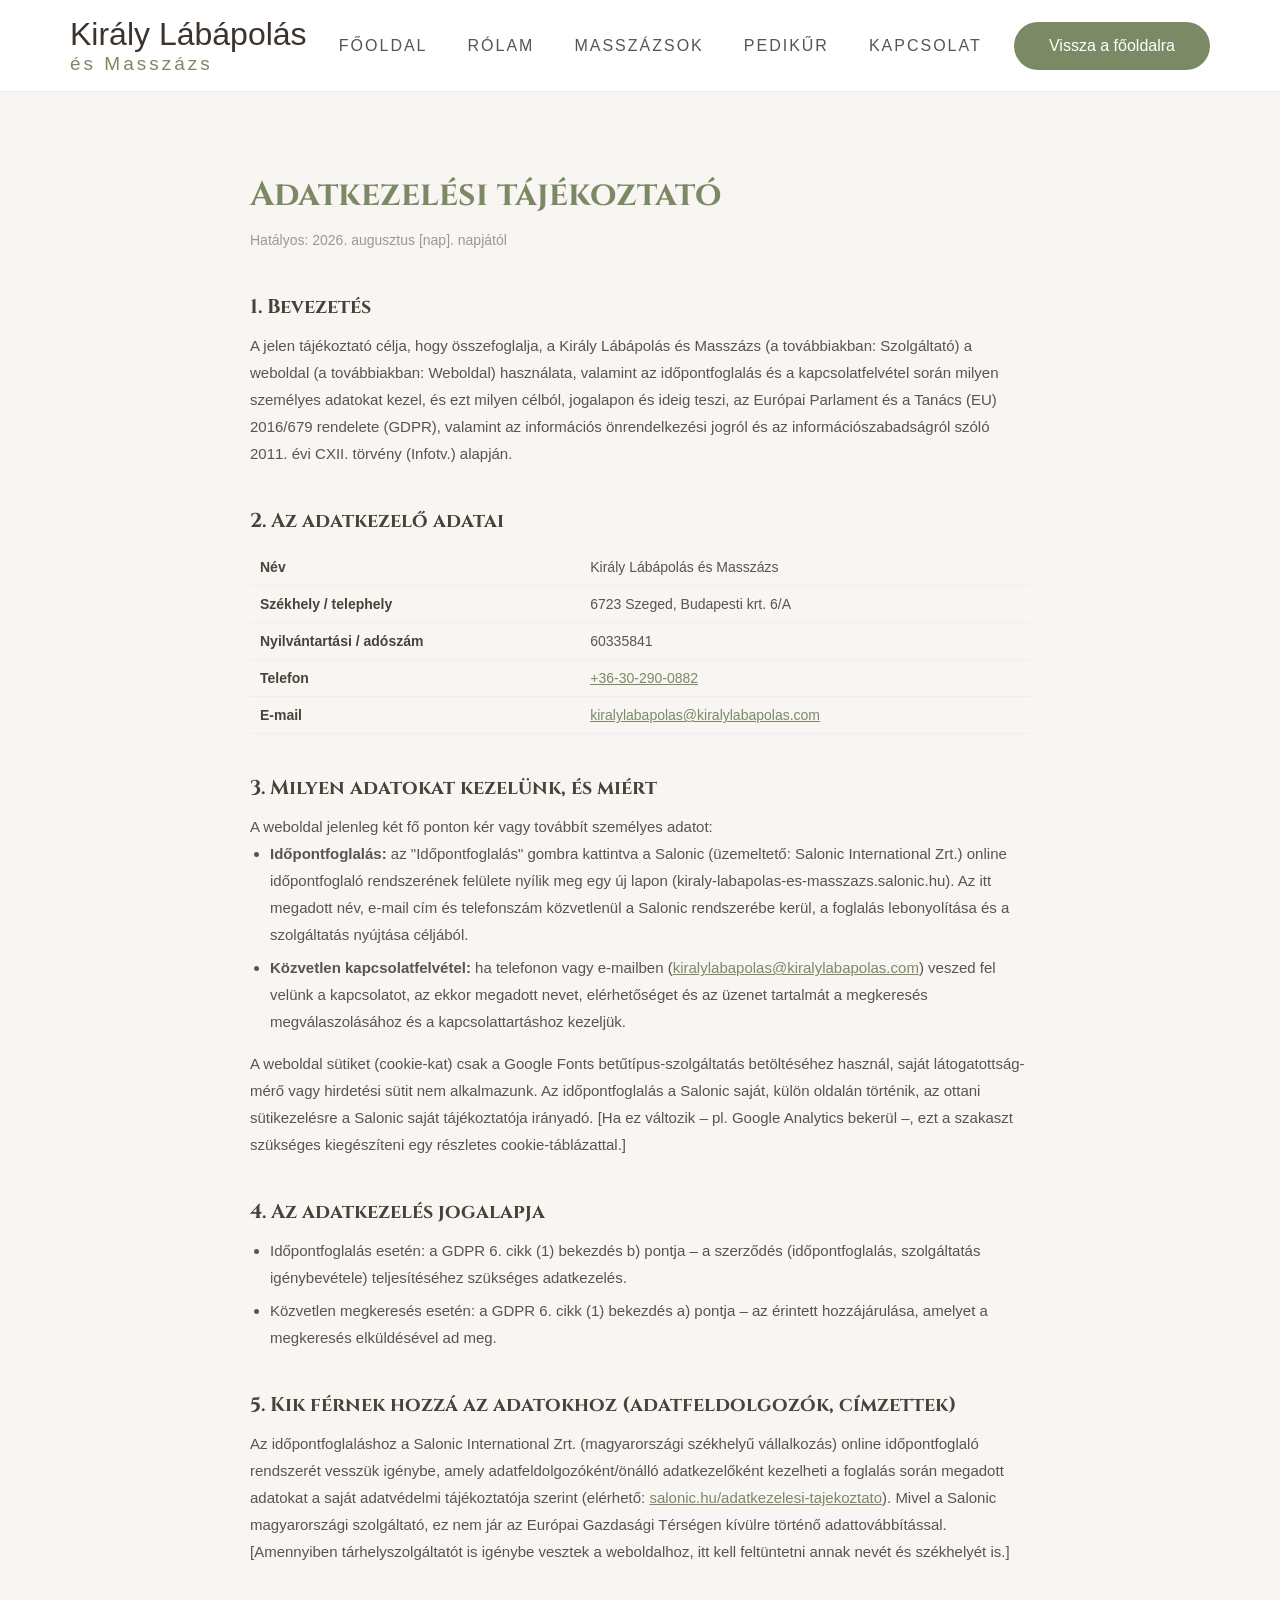
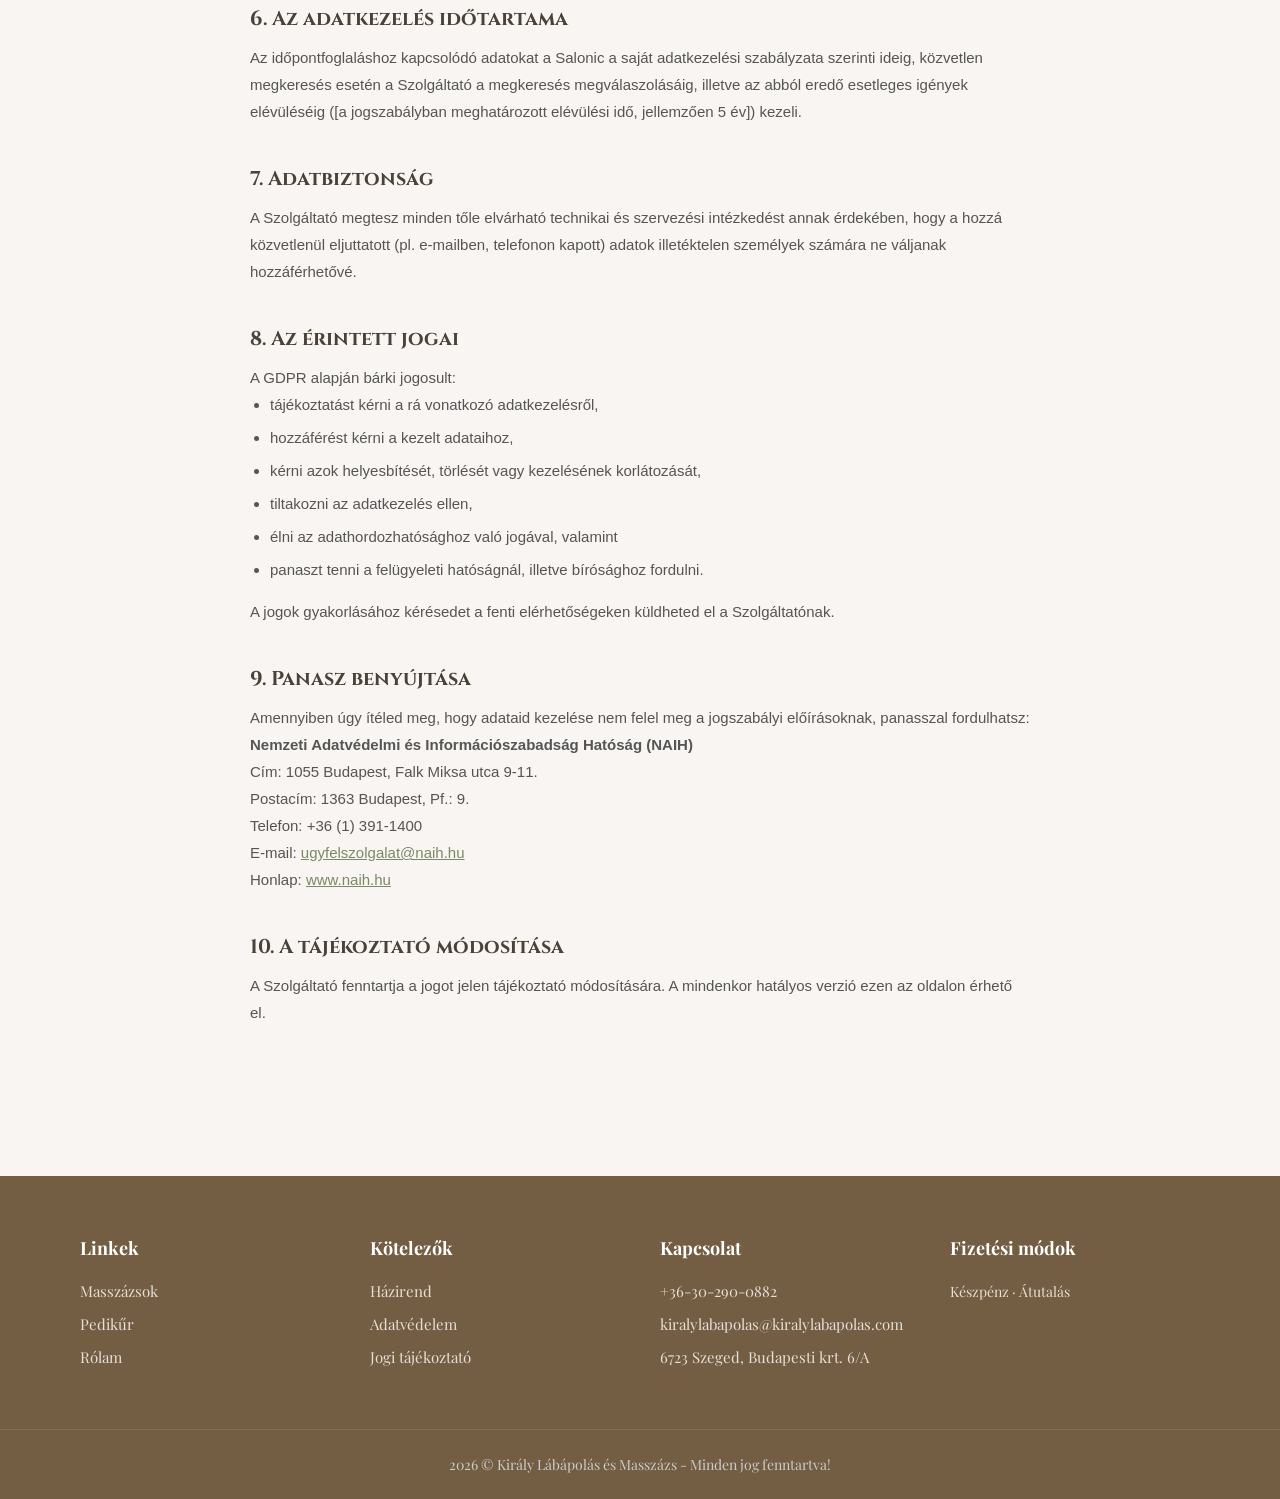
==== commit 146b6d16: "Add files via upload" ====
--- a/adatvedelem.html
+++ b/adatvedelem.html
@@ -1,6 +1,16 @@
 <!DOCTYPE html>
 <html lang="hu">
 <head>
+    <!-- Google tag (gtag.js) -->
+    <script async src="https://www.googletagmanager.com/gtag/js?id=G-YLX9RJX3GM"></script>
+    <script>
+      window.dataLayer = window.dataLayer || [];
+      function gtag(){dataLayer.push(arguments);}
+      gtag('js', new Date());
+
+      gtag('config', 'G-YLX9RJX3GM');
+    </script>
+
     <meta charset="UTF-8">
     <meta name="viewport" content="width=device-width, initial-scale=1.0">
 
@@ -150,16 +160,16 @@
         <div class="footer-column">
             <h4>Linkek</h4>
             <ul>
-                <li><a href="index.html#services">Masszázsok</a></li>
-                <li><a href="index.html#pedicure">Pedikűr</a></li>
-                <li><a href="index.html#about">Rólam</a></li>
+                <li><a href="index.html#services" style="font-family:'Playfair Display','Georgia',serif;font-weight:400;font-style:normal;">Masszázsok</a></li>
+                <li><a href="index.html#pedicure" style="font-family:'Playfair Display','Georgia',serif;font-weight:400;font-style:normal;">Pedikűr</a></li>
+                <li><a href="index.html#about" style="font-family:'Playfair Display','Georgia',serif;font-weight:400;font-style:normal;">Rólam</a></li>
             </ul>
         </div>
 
         <div class="footer-column">
             <h4>Kötelezők</h4>
             <ul>
-                <li><a href="fizetesi-modok.html">Fizetési módok</a></li>
+                <li><a href="hazirend.html">Házirend</a></li>
                 <li><a href="adatvedelem.html">Adatvédelem</a></li>
                 <li><a href="jogi-tajekoztato.html">Jogi tájékoztató</a></li>
             </ul>
@@ -170,14 +180,14 @@
             <ul>
                 <li><a href="tel:+36302900882">+36-30-290-0882</a></li>
                 <li><a href="mailto:kiralylabapolas@kiralylabapolas.com">kiralylabapolas@kiralylabapolas.com</a></li>
-                <li><a href="https://www.google.com/maps/search/?api=1&amp;query=6723+Szeged%2C+Budapesti+krt.+6%2FA" target="_blank">6723 Szeged, Budapesti krt. 6/A</a></li>
+                <li><a href="https://www.google.com/maps/place/Kir%C3%A1ly+L%C3%A1b%C3%A1pol%C3%A1s+%C3%A9s+Massz%C3%A1zs/@46.2673879,20.1642517,17z/data=!3m1!4b1!4m6!3m5!1s0x474489f8a36e9695:0xf2fa89c161ba9609!8m2!3d46.2673842!4d20.1668266!16s%2Fg%2F11zwzh987q?entry=ttu&g_ep=EgoyMDI2MDgxNi4wIKXMDSoASAFQAw%3D%3D" target="_blank">6723 Szeged, Budapesti krt. 6/A</a></li>
             </ul>
         </div>
 
         <div class="footer-column">
             <h4>Fizetési módok</h4>
             <div class="payment-box">
-                <p class="payment-text">Revolut&nbsp;Pay · Visa · Mastercard · Google&nbsp;Pay · Apple&nbsp;Pay</p>
+                <p class="payment-text">Készpénz · Átutalás</p>
             </div>
         </div>
     </div>
--- a/massage.css
+++ b/massage.css
@@ -609,17 +609,23 @@
 }
 
 .pedicure-card-visual{
-    height:110px;
+    height:180px;
     background:linear-gradient(135deg,#e7c9bb 0%,#c98a73 100%);
-    display:flex;
-    align-items:center;
-    justify-content:center;
-}
-
-.pedicure-icon{
-    font-family:'Cinzel', serif;
-    font-size:34px;
-    color:#fff;
+    overflow:hidden;
+}
+
+.pedicure-card-visual img{
+    width:100%;
+    height:100%;
+    object-fit:cover;
+    display:block;
+}
+
+/* JAVÍTÁS: a "Speciális lábápolás" fotón bal fent egy felirat-tábla van a képen belül -
+   ez a pozicionálás jobbra-lefelé tolja a látható kivágást, hogy a tábla szövege ne
+   látszódjon a kártyán (a cím és leírás úgyis ott van alatta, feleslegessé tenné) */
+.pedikur-specialis-img{
+    object-position:80% 75%;
 }
 
 .pedicure-card .price{
@@ -636,6 +642,52 @@
 
 .pedicure-card .info-box{
     border-left-color:#c98a73;
+}
+
+/* IDŐPONTFOGLALÁS CTA (Pedikűr és a lábléc között) */
+
+.booking-cta{
+    text-align:center;
+    padding:80px 20px;
+    background:linear-gradient(135deg,#7b8a65 0%,#c98a73 100%);
+}
+
+.booking-cta h2{
+    font-family:'Cinzel', serif;
+    text-transform:uppercase;
+    letter-spacing:5px;
+    font-size:30px;
+    font-weight:400;
+    color:#fff;
+    margin-bottom:15px;
+}
+
+.booking-cta p{
+    max-width:520px;
+    margin:0 auto 30px auto;
+    color:#fff;
+    opacity:.95;
+}
+
+.booking-cta .btn{
+    background:#fff;
+    color:#7b8a65;
+    font-weight:600;
+}
+
+.booking-cta .btn:hover{
+    background:#f3efe8;
+}
+
+@media(max-width:700px){
+    .booking-cta{
+        padding:55px 20px;
+    }
+
+    .booking-cta h2{
+        font-size:24px;
+        letter-spacing:3px;
+    }
 }
 
 /* JOGI OLDALAK (Adatvédelem, Jogi tájékoztató) */
@@ -753,7 +805,19 @@
 }
 
 /* Linkek kinézete */
+/* JAVÍTÁS: !important a betűtípuson, mert a Squarespace tárhely saját, a kód
+   beillesztése után betöltődő stílusai felülírhatják a linkek betűtípusát -
+   enélkül egyes footer-linkek (pl. az oszlop első eleme) más betűtípussal
+   jelenhetnek meg, mint a többi */
+.footer-column,
+.footer-column li {
+    font-family: 'Playfair Display', 'Georgia', serif !important;
+}
+
 .footer-column a {
+    font-family: 'Playfair Display', 'Georgia', serif !important;
+    font-weight: 400 !important;
+    font-style: normal !important;
     color: #e5dfd8;
     text-decoration: none;
     font-size: 15px;
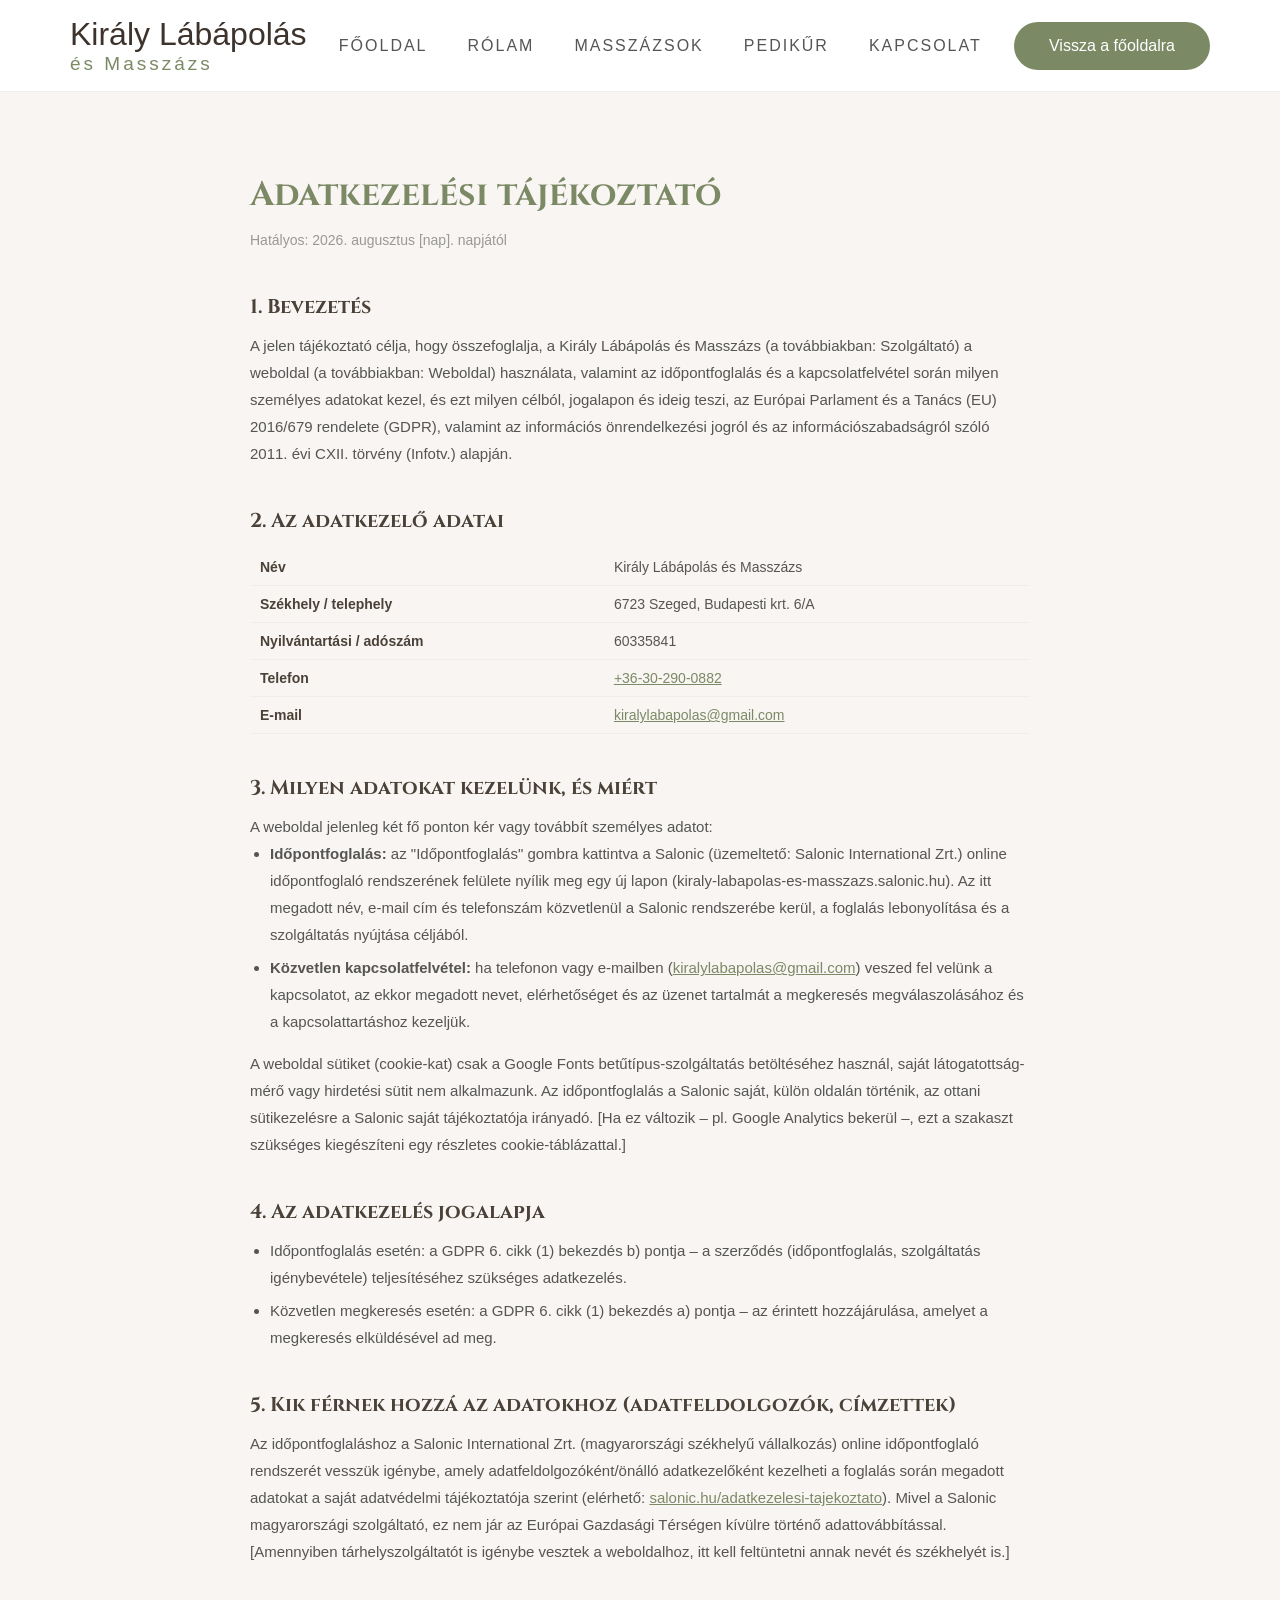
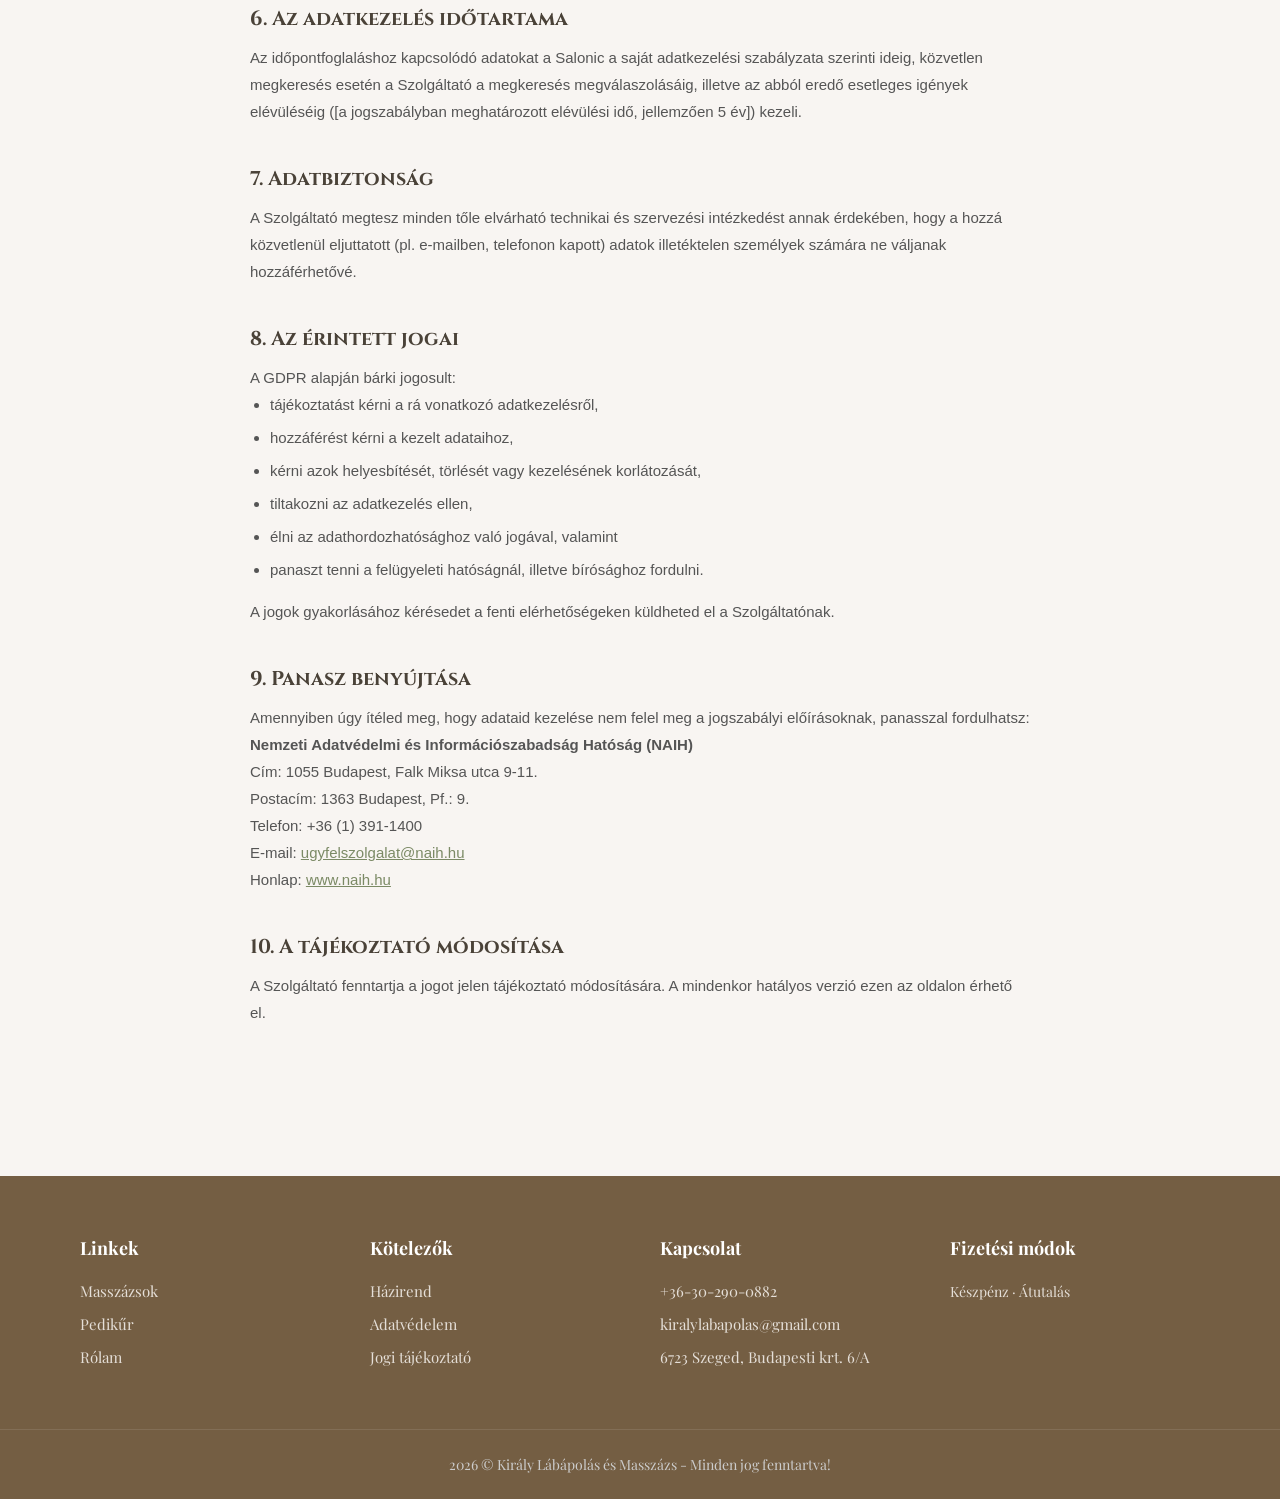
==== commit cee08f76: "Update adatvedelem.html" ====
--- a/adatvedelem.html
+++ b/adatvedelem.html
@@ -80,14 +80,14 @@
             <tr><th>Székhely / telephely</th><td>6723 Szeged, Budapesti krt. 6/A</td></tr>
             <tr><th>Nyilvántartási / adószám</th><td>60335841</td></tr>
             <tr><th>Telefon</th><td><a href="tel:+36302900882">+36-30-290-0882</a></td></tr>
-            <tr><th>E-mail</th><td><a href="mailto:kiralylabapolas@kiralylabapolas.com">kiralylabapolas@kiralylabapolas.com</a></td></tr>
+            <tr><th>E-mail</th><td><a href="mailto:kiralylabapolas@gmail.com">kiralylabapolas@gmail.com</a></td></tr>
         </table>
 
         <h2>3. Milyen adatokat kezelünk, és miért</h2>
         <p>A weboldal jelenleg két fő ponton kér vagy továbbít személyes adatot:</p>
         <ul>
             <li><strong>Időpontfoglalás:</strong> az "Időpontfoglalás" gombra kattintva a Salonic (üzemeltető: Salonic International Zrt.) online időpontfoglaló rendszerének felülete nyílik meg egy új lapon (kiraly-labapolas-es-masszazs.salonic.hu). Az itt megadott név, e-mail cím és telefonszám közvetlenül a Salonic rendszerébe kerül, a foglalás lebonyolítása és a szolgáltatás nyújtása céljából.</li>
-            <li><strong>Közvetlen kapcsolatfelvétel:</strong> ha telefonon vagy e-mailben (<a href="mailto:kiralylabapolas@kiralylabapolas.com">kiralylabapolas@kiralylabapolas.com</a>) veszed fel velünk a kapcsolatot, az ekkor megadott nevet, elérhetőséget és az üzenet tartalmát a megkeresés megválaszolásához és a kapcsolattartáshoz kezeljük.</li>
+            <li><strong>Közvetlen kapcsolatfelvétel:</strong> ha telefonon vagy e-mailben (<a href="mailto:kiralylabapolas@gmail.com">kiralylabapolas@gmail.com</a>) veszed fel velünk a kapcsolatot, az ekkor megadott nevet, elérhetőséget és az üzenet tartalmát a megkeresés megválaszolásához és a kapcsolattartáshoz kezeljük.</li>
         </ul>
         <p>A weboldal sütiket (cookie-kat) csak a Google Fonts betűtípus-szolgáltatás betöltéséhez használ, saját látogatottság-mérő vagy hirdetési sütit nem alkalmazunk. Az időpontfoglalás a Salonic saját, külön oldalán történik, az ottani sütikezelésre a Salonic saját tájékoztatója irányadó. [Ha ez változik – pl. Google Analytics bekerül –, ezt a szakaszt szükséges kiegészíteni egy részletes cookie-táblázattal.]</p>
 
@@ -179,7 +179,7 @@
             <h4>Kapcsolat</h4>
             <ul>
                 <li><a href="tel:+36302900882">+36-30-290-0882</a></li>
-                <li><a href="mailto:kiralylabapolas@kiralylabapolas.com">kiralylabapolas@kiralylabapolas.com</a></li>
+                <li><a href="mailto:kiralylabapolas@gmail.com">kiralylabapolas@gmail.com</a></li>
                 <li><a href="https://www.google.com/maps/place/Kir%C3%A1ly+L%C3%A1b%C3%A1pol%C3%A1s+%C3%A9s+Massz%C3%A1zs/@46.2673879,20.1642517,17z/data=!3m1!4b1!4m6!3m5!1s0x474489f8a36e9695:0xf2fa89c161ba9609!8m2!3d46.2673842!4d20.1668266!16s%2Fg%2F11zwzh987q?entry=ttu&g_ep=EgoyMDI2MDgxNi4wIKXMDSoASAFQAw%3D%3D" target="_blank">6723 Szeged, Budapesti krt. 6/A</a></li>
             </ul>
         </div>
